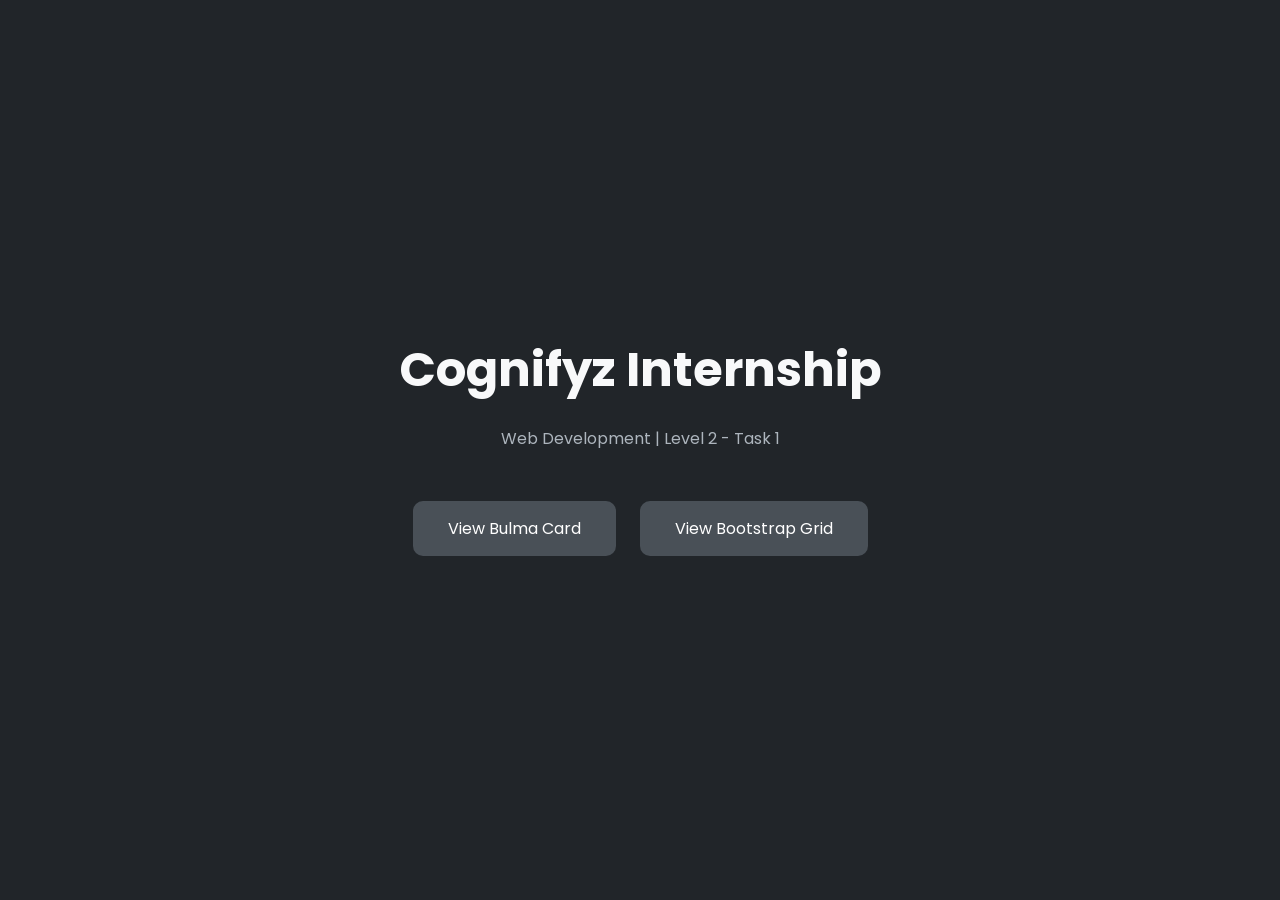
==== index.html @ 852a63ab "Complete Level 2 Task 1" ====
<!DOCTYPE html>
<html lang="en">

<head>
    <meta charset="UTF-8">
    <meta name="viewport" content="width=device-width, initial-scale=1.0">
    <title>Cognifyz Internship Project</title>

    <link href="https://fonts.googleapis.com/css2?family=Poppins:wght@300;400;500;600;700&display=swap"
        rel="stylesheet">

    <style>
        *{
            margin:0;
            padding:0;
            box-sizing:border-box;
            font-family:'Poppins',sans-serif;
        }

        body{
            background:#212529;
            color:#F8F9FA;
            display:flex;
            justify-content:center;
            align-items:center;
            height:100vh;
        }

        .container{
            text-align:center;
        }

        h1{
            font-size:48px;
            margin-bottom:20px;
        }

        p{
            color:#ADB5BD;
            margin-bottom:40px;
        }

        .btn{
            display:inline-block;
            text-decoration:none;
            background:#495057;
            color:white;
            padding:15px 35px;
            margin:10px;
            border-radius:10px;
            transition:.3s;
        }

        .btn:hover{
            background:#343A40;
            transform:translateY(-5px);
        }

    </style>

</head>

<body>

<div class="container">

<h1>Cognifyz Internship</h1>

<p>Web Development | Level 2 - Task 1</p>

<a href="bulma-card/index.html" class="btn">
View Bulma Card
</a>

<a href="bootstrap-grid/index.html" class="btn">
View Bootstrap Grid
</a>

</div>

</body>

</html>
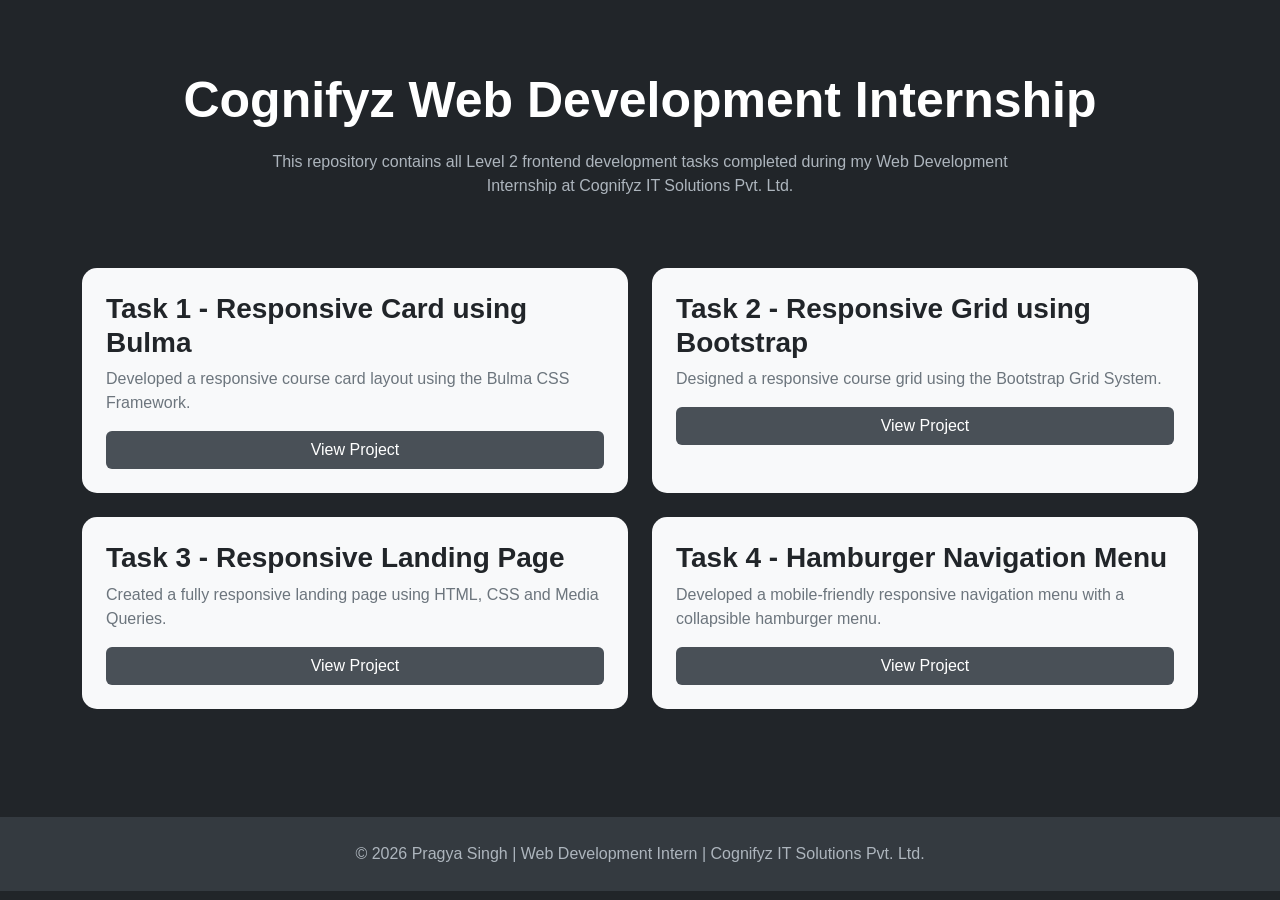
==== commit e4592b02: "updated readme" ====
--- a/index.html
+++ b/index.html
@@ -2,81 +2,260 @@
 <html lang="en">
 
 <head>
-    <meta charset="UTF-8">
-    <meta name="viewport" content="width=device-width, initial-scale=1.0">
-    <title>Cognifyz Internship Project</title>
-
-    <link href="https://fonts.googleapis.com/css2?family=Poppins:wght@300;400;500;600;700&display=swap"
-        rel="stylesheet">
-
-    <style>
-        *{
-            margin:0;
-            padding:0;
-            box-sizing:border-box;
-            font-family:'Poppins',sans-serif;
-        }
-
-        body{
-            background:#212529;
-            color:#F8F9FA;
-            display:flex;
-            justify-content:center;
-            align-items:center;
-            height:100vh;
-        }
-
-        .container{
-            text-align:center;
-        }
-
-        h1{
-            font-size:48px;
-            margin-bottom:20px;
-        }
-
-        p{
-            color:#ADB5BD;
-            margin-bottom:40px;
-        }
-
-        .btn{
-            display:inline-block;
-            text-decoration:none;
-            background:#495057;
-            color:white;
-            padding:15px 35px;
-            margin:10px;
-            border-radius:10px;
-            transition:.3s;
-        }
-
-        .btn:hover{
-            background:#343A40;
-            transform:translateY(-5px);
-        }
-
-    </style>
+
+<meta charset="UTF-8">
+
+<meta name="viewport" content="width=device-width, initial-scale=1.0">
+
+<title>Cognifyz Web Development Internship</title>
+
+<link href="https://cdn.jsdelivr.net/npm/bootstrap@5.3.7/dist/css/bootstrap.min.css" rel="stylesheet">
+
+<style>
+
+body{
+
+background:#212529;
+
+font-family:Poppins,sans-serif;
+
+color:white;
+
+}
+
+.hero{
+
+padding:70px 20px;
+
+text-align:center;
+
+}
+
+.hero h1{
+
+font-size:50px;
+
+font-weight:700;
+
+}
+
+.hero p{
+
+color:#ADB5BD;
+
+max-width:800px;
+
+margin:auto;
+
+margin-top:20px;
+
+}
+
+.card{
+
+background:#F8F9FA;
+
+border:none;
+
+border-radius:15px;
+
+transition:.3s;
+
+height:100%;
+
+}
+
+.card:hover{
+
+transform:translateY(-8px);
+
+box-shadow:0 15px 30px rgba(0,0,0,.4);
+
+}
+
+.card-title{
+
+color:#212529;
+
+font-weight:600;
+
+}
+
+.card-text{
+
+color:#6C757D;
+
+}
+
+.btn-custom{
+
+background:#495057;
+
+color:white;
+
+}
+
+.btn-custom:hover{
+
+background:#6C757D;
+
+color:white;
+
+}
+
+footer{
+
+margin-top:60px;
+
+padding:25px;
+
+text-align:center;
+
+color:#ADB5BD;
+
+background:#343A40;
+
+}
+
+</style>
 
 </head>
 
 <body>
 
-<div class="container">
-
-<h1>Cognifyz Internship</h1>
-
-<p>Web Development | Level 2 - Task 1</p>
-
-<a href="bulma-card/index.html" class="btn">
-View Bulma Card
-</a>
-
-<a href="bootstrap-grid/index.html" class="btn">
-View Bootstrap Grid
-</a>
-
-</div>
+<section class="hero">
+
+<h1>
+
+ Cognifyz Web Development Internship
+
+</h1>
+
+<p>
+
+This repository contains all Level 2 frontend development tasks completed during my Web Development Internship at Cognifyz IT Solutions Pvt. Ltd.
+
+</p>
+
+</section>
+
+<div class="container pb-5">
+
+<div class="row g-4">
+
+<div class="col-lg-6">
+
+<div class="card p-4">
+
+<h3 class="card-title">
+
+Task 1 - Responsive Card using Bulma
+
+</h3>
+
+<p class="card-text">
+
+Developed a responsive course card layout using the Bulma CSS Framework.
+
+</p>
+
+<a href="bulma-card/index.html" class="btn btn-custom">
+
+View Project
+
+</a>
+
+</div>
+
+</div>
+
+<div class="col-lg-6">
+
+<div class="card p-4">
+
+<h3 class="card-title">
+
+Task 2 - Responsive Grid using Bootstrap
+
+</h3>
+
+<p class="card-text">
+
+Designed a responsive course grid using the Bootstrap Grid System.
+
+</p>
+
+<a href="bootstrap-grid/index.html" class="btn btn-custom">
+
+View Project
+
+</a>
+
+</div>
+
+</div>
+
+<div class="col-lg-6">
+
+<div class="card p-4">
+
+<h3 class="card-title">
+
+Task 3 - Responsive Landing Page
+
+</h3>
+
+<p class="card-text">
+
+Created a fully responsive landing page using HTML, CSS and Media Queries.
+
+</p>
+
+<a href="responsive-landing-page/index.html" class="btn btn-custom">
+
+View Project
+
+</a>
+
+</div>
+
+</div>
+
+<div class="col-lg-6">
+
+<div class="card p-4">
+
+<h3 class="card-title">
+
+Task 4 - Hamburger Navigation Menu
+
+</h3>
+
+<p class="card-text">
+
+Developed a mobile-friendly responsive navigation menu with a collapsible hamburger menu.
+
+</p>
+
+<a href="hamburger-navbar/index.html" class="btn btn-custom">
+
+View Project
+
+</a>
+
+</div>
+
+</div>
+
+</div>
+
+</div>
+
+<footer>
+
+© 2026 Pragya Singh | Web Development Intern | Cognifyz IT Solutions Pvt. Ltd.
+
+</footer>
 
 </body>
 
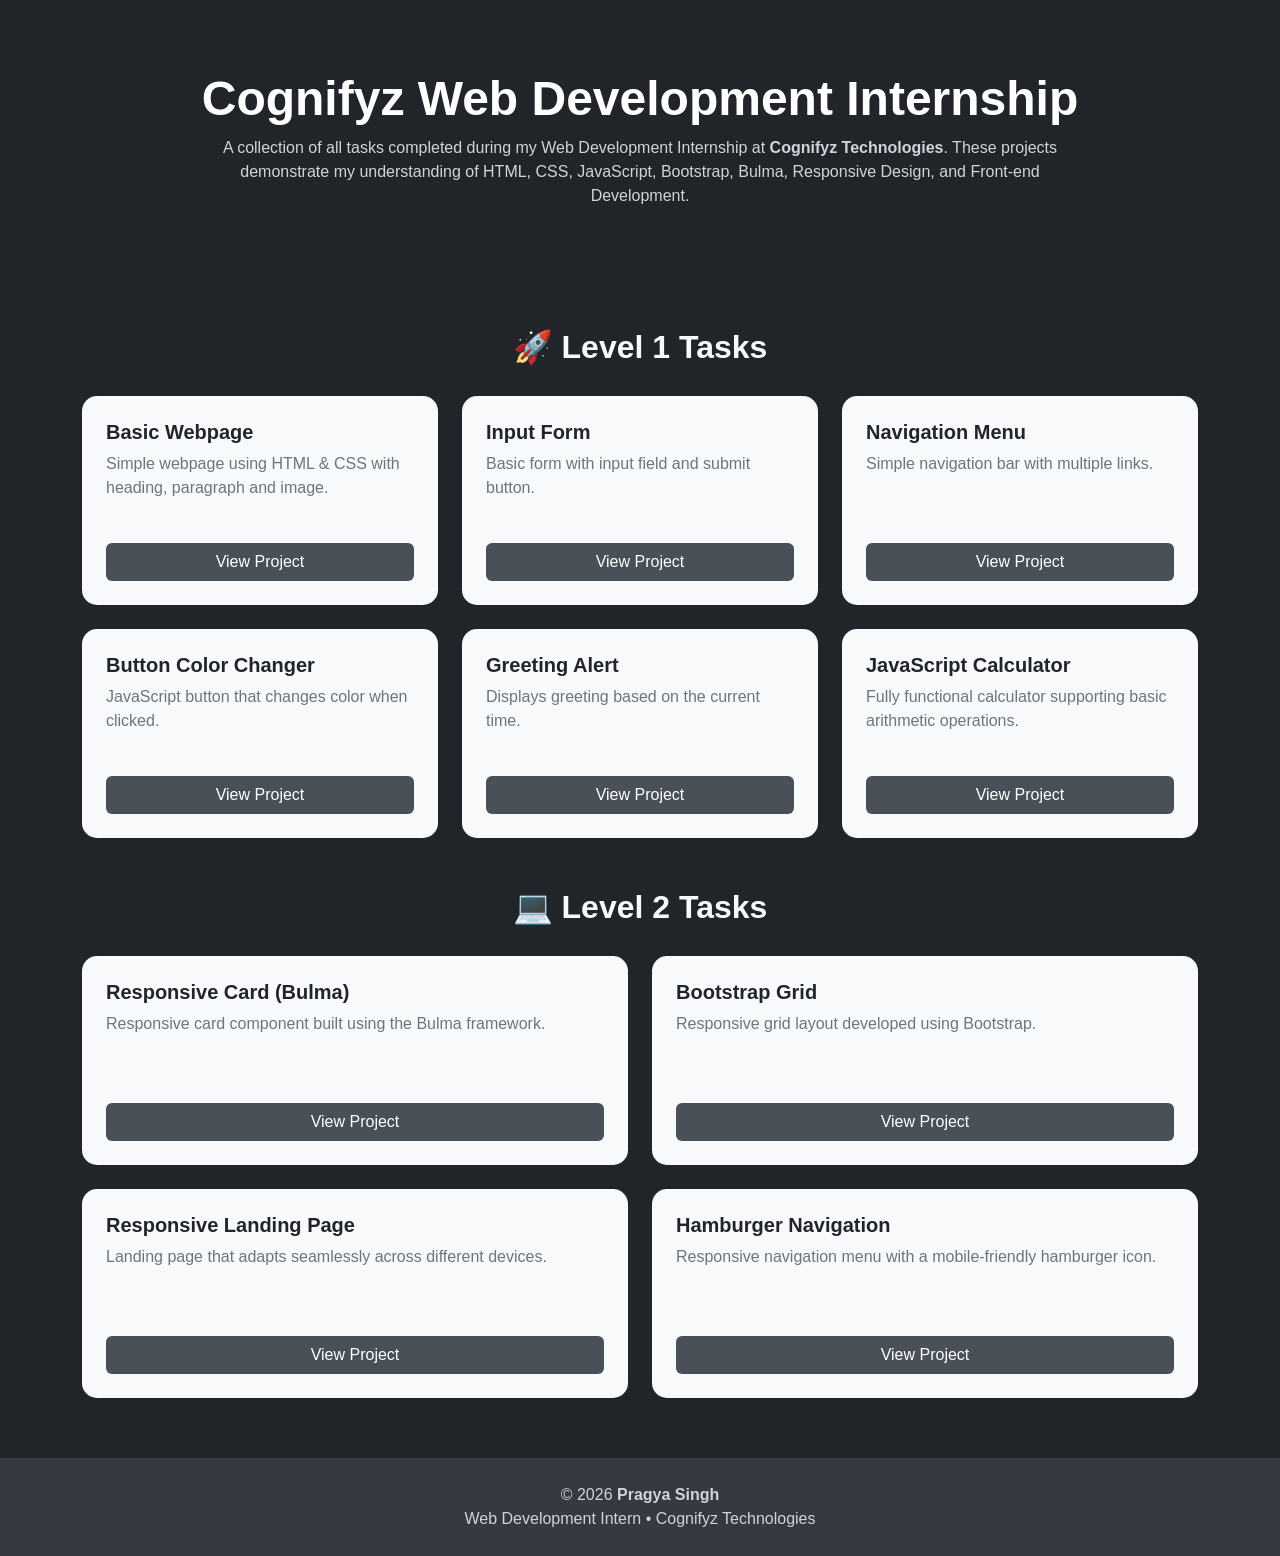
==== commit d788d035: "Completed Level 1 and Level 2 tasks" ====
--- a/index.html
+++ b/index.html
@@ -2,122 +2,83 @@
 <html lang="en">
 
 <head>
-
-<meta charset="UTF-8">
-
-<meta name="viewport" content="width=device-width, initial-scale=1.0">
-
-<title>Cognifyz Web Development Internship</title>
-
-<link href="https://cdn.jsdelivr.net/npm/bootstrap@5.3.7/dist/css/bootstrap.min.css" rel="stylesheet">
-
-<style>
-
-body{
-
-background:#212529;
-
-font-family:Poppins,sans-serif;
-
-color:white;
-
-}
-
-.hero{
-
-padding:70px 20px;
-
-text-align:center;
-
-}
-
-.hero h1{
-
-font-size:50px;
-
-font-weight:700;
-
-}
-
-.hero p{
-
-color:#ADB5BD;
-
-max-width:800px;
-
-margin:auto;
-
-margin-top:20px;
-
-}
-
-.card{
-
-background:#F8F9FA;
-
-border:none;
-
-border-radius:15px;
-
-transition:.3s;
-
-height:100%;
-
-}
-
-.card:hover{
-
-transform:translateY(-8px);
-
-box-shadow:0 15px 30px rgba(0,0,0,.4);
-
-}
-
-.card-title{
-
-color:#212529;
-
-font-weight:600;
-
-}
-
-.card-text{
-
-color:#6C757D;
-
-}
-
-.btn-custom{
-
-background:#495057;
-
-color:white;
-
-}
-
-.btn-custom:hover{
-
-background:#6C757D;
-
-color:white;
-
-}
-
-footer{
-
-margin-top:60px;
-
-padding:25px;
-
-text-align:center;
-
-color:#ADB5BD;
-
-background:#343A40;
-
-}
-
-</style>
+    <meta charset="UTF-8">
+    <meta name="viewport" content="width=device-width, initial-scale=1.0">
+    <title>Cognifyz Web Development Internship</title>
+
+    <link href="https://cdn.jsdelivr.net/npm/bootstrap@5.3.7/dist/css/bootstrap.min.css" rel="stylesheet">
+
+    <style>
+        body{
+            background:#212529;
+            color:white;
+            font-family:'Poppins',sans-serif;
+        }
+
+        .hero{
+            padding:70px 20px;
+            text-align:center;
+        }
+
+        .hero h1{
+            font-size:3rem;
+            font-weight:700;
+        }
+
+        .hero p{
+            max-width:850px;
+            margin:auto;
+            color:#CED4DA;
+        }
+
+        .level-title{
+            margin:50px 0 30px;
+            text-align:center;
+            font-weight:bold;
+            color:#F8F9FA;
+        }
+
+        .card{
+            border:none;
+            border-radius:15px;
+            transition:.3s;
+            height:100%;
+            background:#F8F9FA;
+        }
+
+        .card:hover{
+            transform:translateY(-8px);
+            box-shadow:0 15px 30px rgba(0,0,0,.4);
+        }
+
+        .card-title{
+            color:#212529;
+            font-weight:600;
+        }
+
+        .card-text{
+            color:#6C757D;
+            min-height:75px;
+        }
+
+        .btn-custom{
+            background:#495057;
+            color:white;
+        }
+
+        .btn-custom:hover{
+            background:#343A40;
+            color:white;
+        }
+
+        footer{
+            margin-top:60px;
+            background:#343A40;
+            color:#CED4DA;
+            text-align:center;
+            padding:25px;
+        }
+    </style>
 
 </head>
 
@@ -125,126 +86,107 @@
 
 <section class="hero">
 
-<h1>
-
- Cognifyz Web Development Internship
-
-</h1>
+<h1>Cognifyz Web Development Internship</h1>
 
 <p>
-
-This repository contains all Level 2 frontend development tasks completed during my Web Development Internship at Cognifyz IT Solutions Pvt. Ltd.
-
+A collection of all tasks completed during my Web Development Internship at
+<strong>Cognifyz Technologies</strong>. These projects demonstrate my understanding of
+HTML, CSS, JavaScript, Bootstrap, Bulma, Responsive Design, and Front-end Development.
 </p>
 
 </section>
 
-<div class="container pb-5">
+<div class="container">
+
+<h2 class="level-title">🚀 Level 1 Tasks</h2>
 
 <div class="row g-4">
 
-<div class="col-lg-6">
-
-<div class="card p-4">
-
-<h3 class="card-title">
-
-Task 1 - Responsive Card using Bulma
-
-</h3>
-
-<p class="card-text">
-
-Developed a responsive course card layout using the Bulma CSS Framework.
-
-</p>
-
-<a href="bulma-card/index.html" class="btn btn-custom">
-
-View Project
-
-</a>
-
-</div>
-
-</div>
-
-<div class="col-lg-6">
-
-<div class="card p-4">
-
-<h3 class="card-title">
-
-Task 2 - Responsive Grid using Bootstrap
-
-</h3>
-
-<p class="card-text">
-
-Designed a responsive course grid using the Bootstrap Grid System.
-
-</p>
-
-<a href="bootstrap-grid/index.html" class="btn btn-custom">
-
-View Project
-
-</a>
-
-</div>
-
-</div>
-
-<div class="col-lg-6">
-
-<div class="card p-4">
-
-<h3 class="card-title">
-
-Task 3 - Responsive Landing Page
-
-</h3>
-
-<p class="card-text">
-
-Created a fully responsive landing page using HTML, CSS and Media Queries.
-
-</p>
-
-<a href="responsive-landing-page/index.html" class="btn btn-custom">
-
-View Project
-
-</a>
-
-</div>
-
-</div>
-
-<div class="col-lg-6">
-
-<div class="card p-4">
-
-<h3 class="card-title">
-
-Task 4 - Hamburger Navigation Menu
-
-</h3>
-
-<p class="card-text">
-
-Developed a mobile-friendly responsive navigation menu with a collapsible hamburger menu.
-
-</p>
-
-<a href="hamburger-navbar/index.html" class="btn btn-custom">
-
-View Project
-
-</a>
-
-</div>
-
+<div class="col-md-6 col-lg-4">
+<div class="card p-4">
+<h5 class="card-title">Basic Webpage</h5>
+<p class="card-text">Simple webpage using HTML & CSS with heading, paragraph and image.</p>
+<a href="webpage/index.html" class="btn btn-custom">View Project</a>
+</div>
+</div>
+
+<div class="col-md-6 col-lg-4">
+<div class="card p-4">
+<h5 class="card-title">Input Form</h5>
+<p class="card-text">Basic form with input field and submit button.</p>
+<a href="input form/index.html" class="btn btn-custom">View Project</a>
+</div>
+</div>
+
+<div class="col-md-6 col-lg-4">
+<div class="card p-4">
+<h5 class="card-title">Navigation Menu</h5>
+<p class="card-text">Simple navigation bar with multiple links.</p>
+<a href="navigation/index.html" class="btn btn-custom">View Project</a>
+</div>
+</div>
+
+<div class="col-md-6 col-lg-4">
+<div class="card p-4">
+<h5 class="card-title">Button Color Changer</h5>
+<p class="card-text">JavaScript button that changes color when clicked.</p>
+<a href="js button/index.html" class="btn btn-custom">View Project</a>
+</div>
+</div>
+
+<div class="col-md-6 col-lg-4">
+<div class="card p-4">
+<h5 class="card-title">Greeting Alert</h5>
+<p class="card-text">Displays greeting based on the current time.</p>
+<a href="js greeting/index.html" class="btn btn-custom">View Project</a>
+</div>
+</div>
+
+<div class="col-md-6 col-lg-4">
+<div class="card p-4">
+<h5 class="card-title">JavaScript Calculator</h5>
+<p class="card-text">Fully functional calculator supporting basic arithmetic operations.</p>
+<a href="js calculator/index.html" class="btn btn-custom">View Project</a>
+</div>
+</div>
+
+</div>
+
+
+<h2 class="level-title">💻 Level 2 Tasks</h2>
+
+<div class="row g-4">
+
+<div class="col-md-6">
+<div class="card p-4">
+<h5 class="card-title">Responsive Card (Bulma)</h5>
+<p class="card-text">Responsive card component built using the Bulma framework.</p>
+<a href="bulma-card/index.html" class="btn btn-custom">View Project</a>
+</div>
+</div>
+
+<div class="col-md-6">
+<div class="card p-4">
+<h5 class="card-title">Bootstrap Grid</h5>
+<p class="card-text">Responsive grid layout developed using Bootstrap.</p>
+<a href="bootstrap-grid/index.html" class="btn btn-custom">View Project</a>
+</div>
+</div>
+
+<div class="col-md-6">
+<div class="card p-4">
+<h5 class="card-title">Responsive Landing Page</h5>
+<p class="card-text">Landing page that adapts seamlessly across different devices.</p>
+<a href="responsive-landing-page/index.html" class="btn btn-custom">View Project</a>
+</div>
+</div>
+
+<div class="col-md-6">
+<div class="card p-4">
+<h5 class="card-title">Hamburger Navigation</h5>
+<p class="card-text">Responsive navigation menu with a mobile-friendly hamburger icon.</p>
+<a href="hamburger-navbar/index.html" class="btn btn-custom">View Project</a>
+</div>
 </div>
 
 </div>
@@ -253,10 +195,10 @@
 
 <footer>
 
-© 2026 Pragya Singh | Web Development Intern | Cognifyz IT Solutions Pvt. Ltd.
+© 2026 <strong>Pragya Singh</strong><br>
+Web Development Intern • Cognifyz Technologies
 
 </footer>
 
 </body>
-
 </html>
